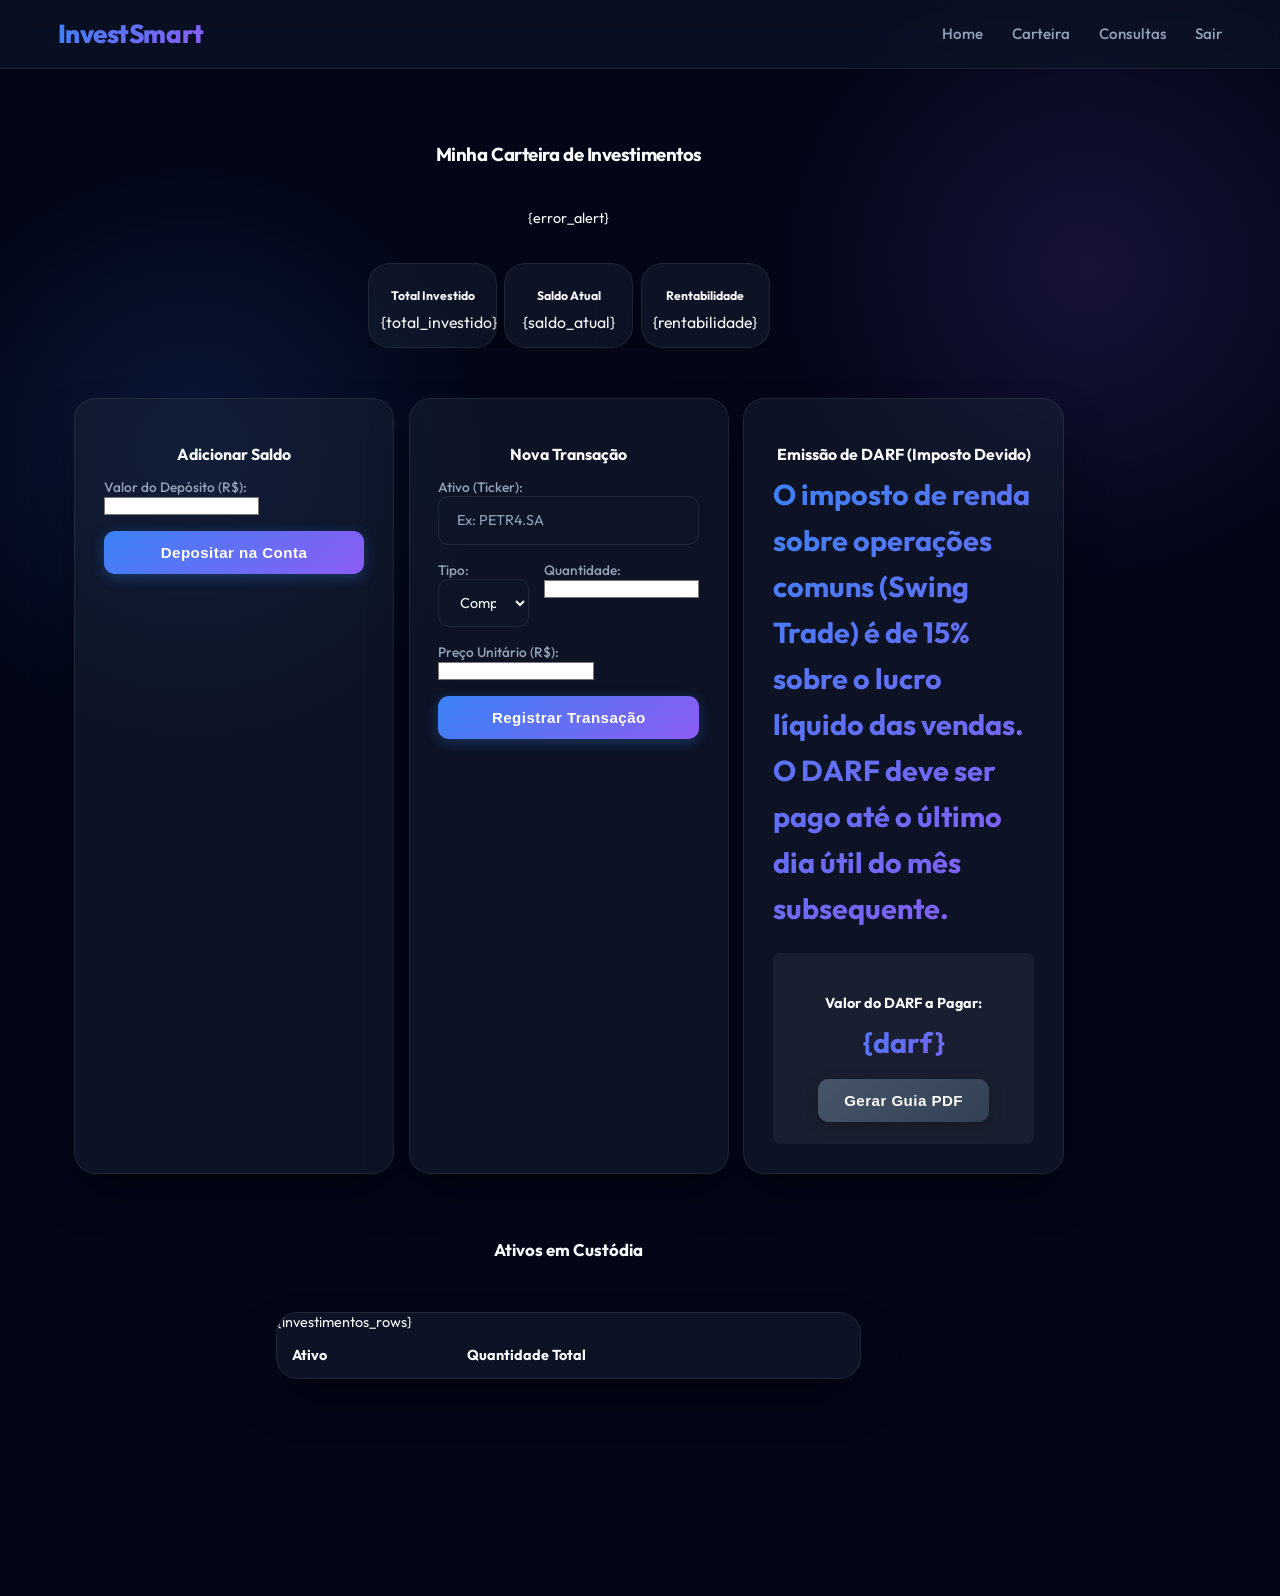
==== templates/carteira.html @ 0c03d6a1 "Optimize Carteira layout for mobile" ====
<!DOCTYPE html>
<html lang="pt-BR">
<head>
    <meta charset="UTF-8">
    <meta name="viewport" content="width=device-width, initial-scale=1.0">
    <title>Minha Carteira - InvestSmart</title>
    <link rel="stylesheet" href="/static/style.css">
    <style>
        /* Reduz o tamanho geral (zoom) e os espaços para caber tudo na tela */
        body { zoom: 0.9; }
        .container { max-width: 1200px; padding: 1rem; }
        .card { padding: 1.2rem; }
        .card h3 { margin-bottom: 0.5rem; font-size: 1.1rem; }
        .card p, .card label { font-size: 0.95rem; }
        .card-grid { margin-top: 1rem !important; gap: 1rem; }
        .summary-grid { display: flex; gap: 0.5rem; justify-content: space-between; overflow-x: auto; }
        .summary-grid .card { flex: 1; padding: 0.8rem; text-align: center; min-width: 100px; }
        .summary-grid h3 { font-size: 0.85rem; }
        .summary-grid p { font-size: 1.1rem !important; margin: 0; }
        h2 { margin-bottom: 0.5rem; font-size: 1.3rem; }
        form { gap: 0.5rem !important; }
    </style>
</head>
<body>
    <header>
        <h1>InvestSmart</h1>
        <nav>
            <a href="/home">Home</a>
            <a href="/carteira">Carteira</a>
            <a href="/consultas">Consultas</a>
            <a href="/logout">Sair</a>
        </nav>
    </header>

    <main class="container">
        <h2>Minha Carteira de Investimentos</h2>
        
        {error_alert}
        
        <div class="summary-grid">
            <div class="card">
                <h3>Total Investido</h3>
                <p style="color: var(--text-color);">{total_investido}</p>
            </div>
            <div class="card">
                <h3>Saldo Atual</h3>
                <p style="color: var(--primary-color);">{saldo_atual}</p>
            </div>
            <div class="card">
                <h3>Rentabilidade</h3>
                <p style="color: var(--success-color);">{rentabilidade}</p>
            </div>
        </div>

        <div class="card-grid" style="grid-template-columns: repeat(auto-fit, minmax(300px, 1fr)); margin-top: 2rem;">
            <div class="card">
                <h3>Adicionar Saldo</h3>
                <form action="/adicionar_saldo" method="post" style="display: flex; flex-direction: column; gap: 1rem; margin-top: 1rem;">
                    <label>Valor do Depósito (R$):
                        <input type="number" name="valor" min="0.01" step="0.01" required>
                    </label>
                    <button type="submit" class="btn">Depositar na Conta</button>
                </form>
            </div>

            <div class="card">
                <h3>Nova Transação</h3>
                <form action="/investir" method="post" style="display: flex; flex-direction: column; gap: 1rem; margin-top: 1rem;">
                    <label>Ativo (Ticker):
                        <input type="text" name="ativo" placeholder="Ex: PETR4.SA" required>
                    </label>
                    <div style="display: flex; gap: 1rem;">
                        <label style="flex: 1;">Tipo:
                            <select name="tipo" required>
                                <option value="compra">Compra</option>
                                <option value="venda">Venda</option>
                            </select>
                        </label>
                        <label style="flex: 1;">Quantidade:
                            <input type="number" name="quantidade" min="1" step="1" required>
                        </label>
                    </div>
                    <label>Preço Unitário (R$):
                        <input type="number" name="preco" min="0.01" step="0.01" required>
                    </label>
                    <button type="submit" class="btn">Registrar Transação</button>
                </form>
            </div>

            <div class="card">
                <h3>Emissão de DARF (Imposto Devido)</h3>
                <p>O imposto de renda sobre operações comuns (Swing Trade) é de 15% sobre o lucro líquido das vendas. O DARF deve ser pago até o último dia útil do mês subsequente.</p>
                <div style="margin-top: 1.5rem; padding: 1.5rem; border: 1px solid var(--border-color); border-radius: 8px; text-align: center; background: rgba(255, 255, 255, 0.05);">
                    <h4 style="margin-bottom: 0.5rem; color: var(--text-color);">Valor do DARF a Pagar:</h4>
                    <p style="font-size: 2rem; color: #ff4d4d; font-weight: bold; margin-bottom: 1rem;">{darf}</p>
                    <button class="btn secondary" onclick="alert('Funcionalidade de geração de PDF do DARF em desenvolvimento.')">Gerar Guia PDF</button>
                </div>
            </div>
        </div>

        <h3 style="margin-top: 2rem; color: var(--primary-color);">Ativos em Custódia</h3>
        <div class="card" style="padding: 0; overflow-x: auto;">
            <table style="width: 100%; border-collapse: collapse; text-align: left;">
                <thead>
                    <tr style="border-bottom: 1px solid var(--border-color);">
                        <th style="padding: 1rem;">Ativo</th>
                        <th style="padding: 1rem;">Quantidade Total</th>
                    </tr>
                </thead>
                <tbody>
                    {investimentos_rows}
                </tbody>
            </table>
        </div>
    </main>
</body>
</html>
---- static/style.css ----
@import url('https://fonts.googleapis.com/css2?family=Outfit:wght@300;400;500;600;700&display=swap');

:root {
    --bg-base: #020617;
    --bg-gradient: radial-gradient(circle at 15% 50%, rgba(59, 130, 246, 0.15), transparent 25%),
                   radial-gradient(circle at 85% 30%, rgba(139, 92, 246, 0.15), transparent 25%);
    --card-bg: rgba(30, 41, 59, 0.4);
    --card-border: rgba(255, 255, 255, 0.08);
    --primary-solid: #3b82f6;
    --primary-gradient: linear-gradient(135deg, #3b82f6 0%, #8b5cf6 100%);
    --primary-hover: linear-gradient(135deg, #60a5fa 0%, #a78bfa 100%);
    --secondary-gradient: linear-gradient(135deg, #475569 0%, #334155 100%);
    --secondary-hover: linear-gradient(135deg, #64748b 0%, #475569 100%);
    --text-main: #f8fafc;
    --text-muted: #94a3b8;
    --accent: #10b981;
    --shadow-glow: 0 0 20px rgba(59, 130, 246, 0.3);
}

body {
    margin: 0;
    font-family: 'Outfit', sans-serif;
    background-color: var(--bg-base);
    background-image: var(--bg-gradient);
    background-attachment: fixed;
    color: var(--text-main);
    display: flex;
    flex-direction: column;
    min-height: 100vh;
    overflow-x: hidden;
}

/* Animations */
@keyframes fadeIn {
    from { opacity: 0; transform: translateY(10px); }
    to { opacity: 1; transform: translateY(0); }
}

@keyframes pulseGlow {
    0% { box-shadow: 0 0 15px rgba(59, 130, 246, 0.2); }
    50% { box-shadow: 0 0 25px rgba(139, 92, 246, 0.4); }
    100% { box-shadow: 0 0 15px rgba(59, 130, 246, 0.2); }
}

/* Navbar */
header {
    background: rgba(15, 23, 42, 0.6);
    backdrop-filter: blur(16px);
    -webkit-backdrop-filter: blur(16px);
    border-bottom: 1px solid var(--card-border);
    height: 75px;
    display: flex;
    align-items: center;
    justify-content: space-between;
    padding: 0 4rem;
    position: sticky;
    top: 0;
    z-index: 1000;
}

header h1 {
    margin: 0;
    font-size: 1.8rem;
    font-weight: 800;
    background: var(--primary-gradient);
    -webkit-background-clip: text;
    -webkit-text-fill-color: transparent;
    letter-spacing: -0.5px;
}

header nav {
    display: flex;
    gap: 2rem;
}

header nav a {
    text-decoration: none;
    color: var(--text-muted);
    font-weight: 500;
    font-size: 1.05rem;
    transition: all 0.3s ease;
    position: relative;
}

header nav a:hover {
    color: var(--text-main);
}

header nav a::after {
    content: '';
    position: absolute;
    bottom: -4px;
    left: 0;
    width: 0;
    height: 2px;
    background: var(--primary-gradient);
    transition: width 0.3s ease;
}

header nav a:hover::after {
    width: 100%;
}

main.container {
    flex: 1;
    padding: 4rem 2rem;
    display: flex;
    flex-direction: column;
    align-items: center;
    gap: 2.5rem;
    animation: fadeIn 0.8s ease-out forwards;
}

/* Glassmorphism Cards */
.card {
    background: var(--card-bg);
    backdrop-filter: blur(20px);
    -webkit-backdrop-filter: blur(20px);
    border: 1px solid var(--card-border);
    border-radius: 24px;
    padding: 3rem;
    width: 100%;
    max-width: 650px;
    box-sizing: border-box;
    box-shadow: 0 25px 50px -12px rgba(0, 0, 0, 0.5);
    transition: transform 0.4s cubic-bezier(0.175, 0.885, 0.32, 1.275), box-shadow 0.4s ease, border-color 0.4s ease;
}

.card:hover {
    transform: translateY(-8px);
    box-shadow: 0 30px 60px -12px rgba(0, 0, 0, 0.6), var(--shadow-glow);
    border-color: rgba(255, 255, 255, 0.2);
}

.card-grid {
    display: grid;
    grid-template-columns: repeat(auto-fit, minmax(280px, 1fr));
    gap: 2rem;
    width: 100%;
    max-width: 1100px;
}

.card-grid .card {
    padding: 2rem;
    max-width: none;
}

.card-grid .card h2 {
    font-size: 1.4rem;
    margin-bottom: 0.5rem;
    text-align: left;
}

.card-grid .card p {
    font-size: 2rem;
    font-weight: 700;
    background: var(--primary-gradient);
    -webkit-background-clip: text;
    -webkit-text-fill-color: transparent;
    margin: 0;
}

.logo {
    height: 80px;
    width: auto;
    margin-bottom: 2rem;
    border-radius: 16px;
    display: block;
    margin-left: auto;
    margin-right: auto;
    filter: drop-shadow(0 0 10px rgba(59, 130, 246, 0.4));
}

/* Typography & Forms */
h1, h2, h3 {
    text-align: center;
    color: var(--text-main);
    font-weight: 700;
}

h2 {
    font-size: 2rem;
    margin-bottom: 1.5rem;
    letter-spacing: -0.5px;
}

p {
    line-height: 1.6;
}

label {
    display: block;
    margin-bottom: 0.6rem;
    font-weight: 500;
    color: var(--text-muted);
    text-align: left;
}

input[type="text"], input[type="email"], input[type="password"], select {
    width: 100%;
    padding: 1rem 1.2rem;
    border: 1px solid var(--card-border);
    border-radius: 12px;
    box-sizing: border-box;
    font-family: inherit;
    font-size: 1rem;
    background: rgba(15, 23, 42, 0.5);
    color: var(--text-main);
    transition: all 0.3s ease;
}

input::placeholder {
    color: var(--text-muted);
}

input:focus, select:focus {
    outline: none;
    border-color: var(--primary-solid);
    box-shadow: 0 0 0 4px rgba(59, 130, 246, 0.25);
    background: rgba(15, 23, 42, 0.8);
}

/* Buttons */
.btn, button, input[type="submit"] {
    background: var(--primary-gradient);
    color: white;
    border: none;
    padding: 0.9rem 1.8rem;
    border-radius: 12px;
    font-weight: 600;
    cursor: pointer;
    transition: all 0.3s cubic-bezier(0.4, 0, 0.2, 1);
    font-size: 1.05rem;
    text-decoration: none;
    display: inline-block;
    text-align: center;
    box-shadow: 0 4px 15px rgba(59, 130, 246, 0.3);
    letter-spacing: 0.5px;
}

.btn:hover, button:hover, input[type="submit"]:hover {
    transform: translateY(-3px);
    box-shadow: 0 10px 25px rgba(59, 130, 246, 0.5);
    background: var(--primary-hover);
}

.btn:active, button:active, input[type="submit"]:active {
    transform: scale(0.96);
}

.btn.secondary {
    background: var(--secondary-gradient);
    box-shadow: 0 4px 15px rgba(0, 0, 0, 0.2);
}

.btn.secondary:hover {
    background: var(--secondary-hover);
    box-shadow: 0 10px 25px rgba(0, 0, 0, 0.4);
}

/* Dashboard specific */
.export-buttons {
    margin-top: 2.5rem;
    display: flex;
    gap: 1.2rem;
    justify-content: center;
    flex-wrap: wrap;
}

.checkbox-group {
    display: flex;
    flex-wrap: wrap;
    gap: 1rem;
    justify-content: center;
    margin: 2rem 0;
}

.checkbox-group label {
    display: flex;
    align-items: center;
    gap: 0.8rem;
    background: rgba(30, 41, 59, 0.6);
    padding: 0.6rem 1.2rem;
    border-radius: 30px;
    border: 1px solid var(--card-border);
    cursor: pointer;
    transition: all 0.3s ease;
    color: var(--text-main);
    margin-bottom: 0;
}

.checkbox-group label:hover {
    background: rgba(59, 130, 246, 0.2);
    border-color: rgba(59, 130, 246, 0.5);
    transform: translateY(-2px);
}

.checkbox-group input[type="checkbox"] {
    accent-color: var(--primary-solid);
    width: 1.2rem;
    height: 1.2rem;
    cursor: pointer;
}

footer {
    background: rgba(15, 23, 42, 0.6);
    backdrop-filter: blur(16px);
    -webkit-backdrop-filter: blur(16px);
    padding: 2rem;
    text-align: center;
    border-top: 1px solid var(--card-border);
    color: var(--text-muted);
    font-size: 0.95rem;
    margin-top: auto;
}

.noticias {
    font-weight: 600;
    color: var(--text-main);
    letter-spacing: 0.5px;
}

/* Responsive */
@media (max-width: 768px) {
    header {
        padding: 0 2rem;
    }
    
    main.container {
        padding: 2rem 1.5rem;
    }
    
    .card {
        padding: 2rem;
        border-radius: 20px;
    }
    
    header h1 {
        font-size: 1.5rem;
    }
}
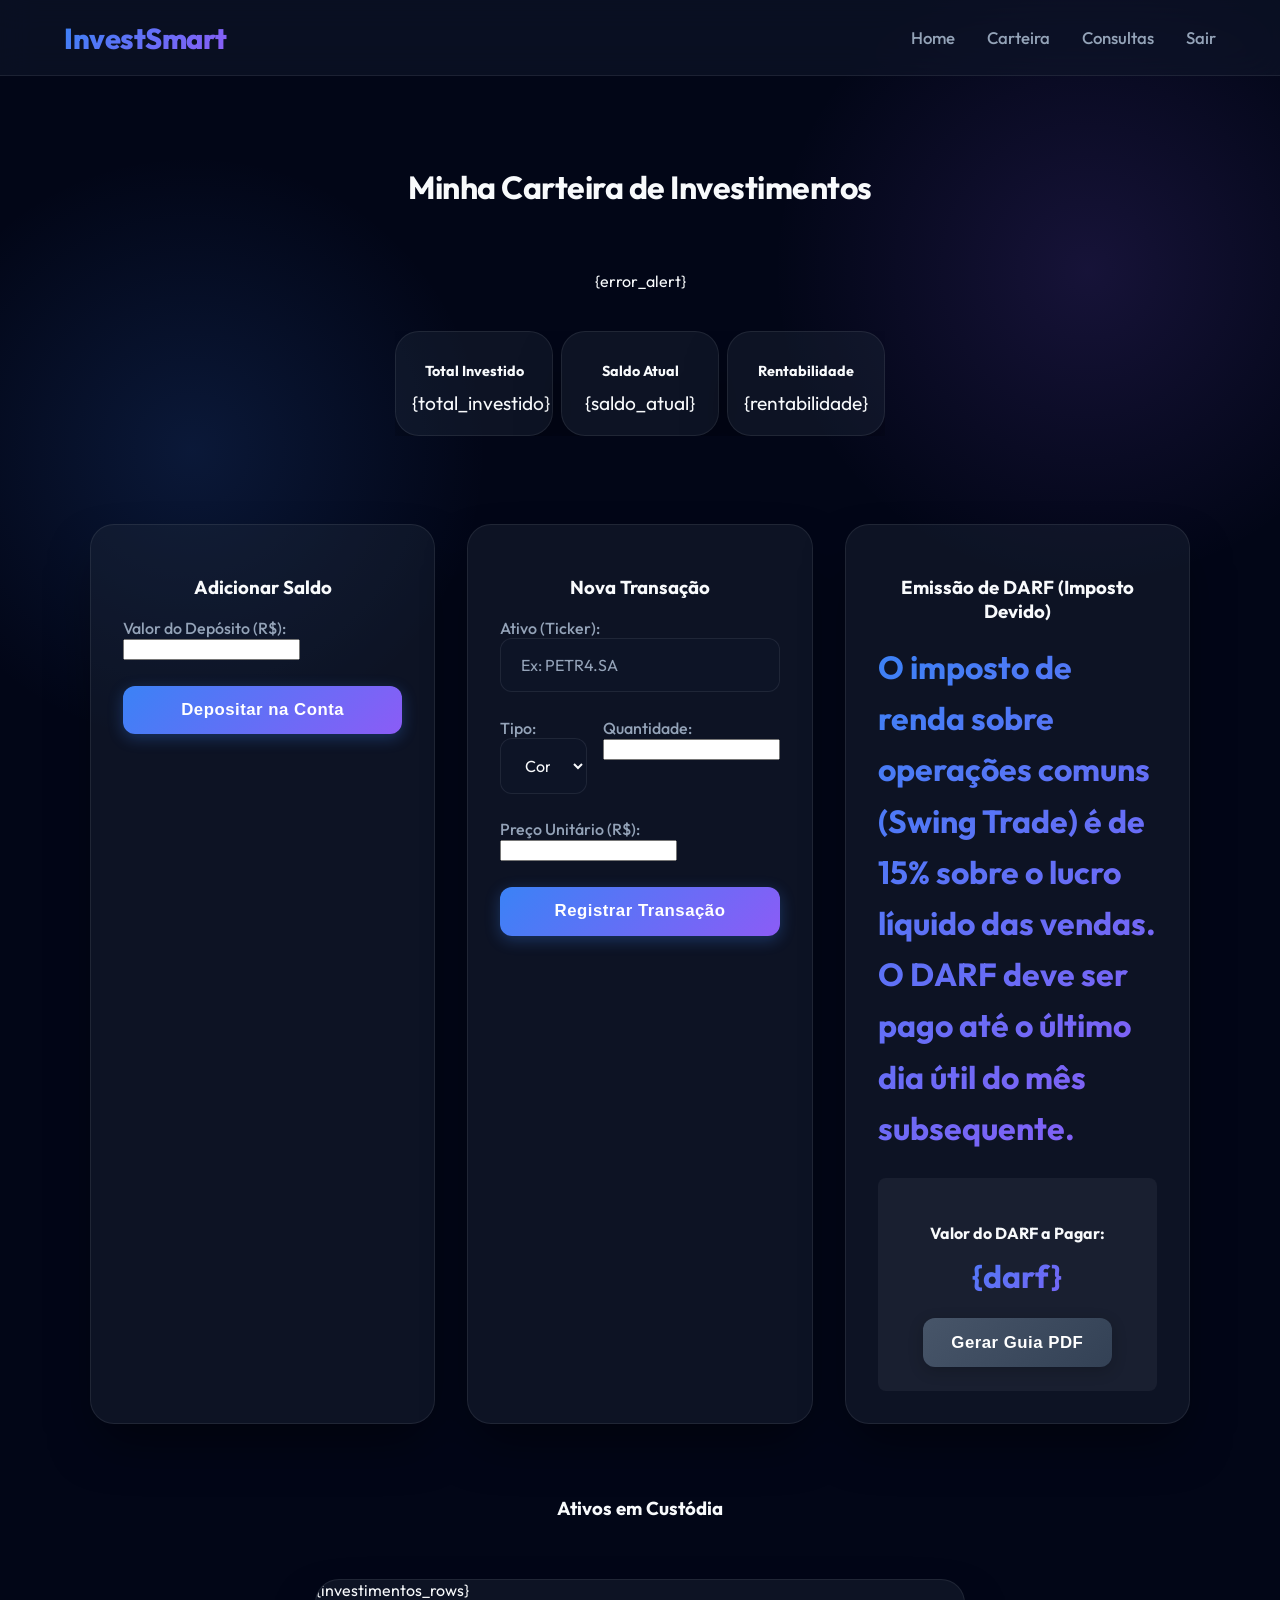
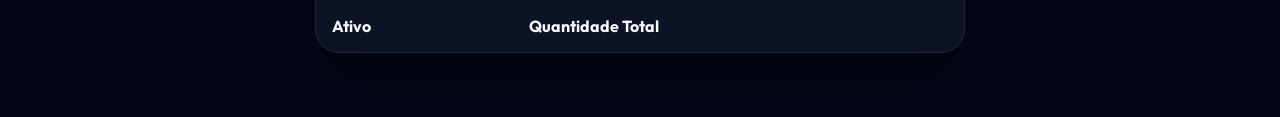
==== commit 3315804e: "Fix 500 error on carteira and adjust logos" ====
--- a/templates/carteira.html
+++ b/templates/carteira.html
@@ -5,21 +5,6 @@
     <meta name="viewport" content="width=device-width, initial-scale=1.0">
     <title>Minha Carteira - InvestSmart</title>
     <link rel="stylesheet" href="/static/style.css">
-    <style>
-        /* Reduz o tamanho geral (zoom) e os espaços para caber tudo na tela */
-        body { zoom: 0.9; }
-        .container { max-width: 1200px; padding: 1rem; }
-        .card { padding: 1.2rem; }
-        .card h3 { margin-bottom: 0.5rem; font-size: 1.1rem; }
-        .card p, .card label { font-size: 0.95rem; }
-        .card-grid { margin-top: 1rem !important; gap: 1rem; }
-        .summary-grid { display: flex; gap: 0.5rem; justify-content: space-between; overflow-x: auto; }
-        .summary-grid .card { flex: 1; padding: 0.8rem; text-align: center; min-width: 100px; }
-        .summary-grid h3 { font-size: 0.85rem; }
-        .summary-grid p { font-size: 1.1rem !important; margin: 0; }
-        h2 { margin-bottom: 0.5rem; font-size: 1.3rem; }
-        form { gap: 0.5rem !important; }
-    </style>
 </head>
 <body>
     <header>
--- a/static/style.css
+++ b/static/style.css
@@ -323,19 +323,47 @@
 /* Responsive */
 @media (max-width: 768px) {
     header {
-        padding: 0 2rem;
+        padding: 0 1rem;
     }
     
     main.container {
-        padding: 2rem 1.5rem;
+        padding: 1rem;
     }
     
     .card {
-        padding: 2rem;
-        border-radius: 20px;
+        padding: 1.2rem;
+        border-radius: 16px;
     }
     
     header h1 {
-        font-size: 1.5rem;
-    }
-}
+        font-size: 1.3rem;
+    }
+    
+    .summary-grid {
+        flex-direction: row;
+        flex-wrap: wrap;
+    }
+    
+    .summary-grid .card {
+        min-width: 45%;
+        padding: 0.8rem;
+    }
+}
+
+/* Carteira specific styles */
+.summary-grid { display: flex; gap: 0.5rem; justify-content: space-between; overflow-x: auto; margin-bottom: 1rem;}
+.summary-grid .card { flex: 1; padding: 1rem; text-align: center; min-width: 100px; margin-bottom: 0;}
+.summary-grid h3 { font-size: 0.9rem; margin-bottom: 0.5rem;}
+.summary-grid p { font-size: 1.2rem !important; margin: 0; }
+
+.logo-header {
+    height: 40px;
+    width: auto;
+    margin-right: 15px;
+    vertical-align: middle;
+    filter: drop-shadow(0 0 10px rgba(59, 130, 246, 0.4));
+    border-radius: 8px;
+}
+.logo-large {
+    height: 140px !important;
+}
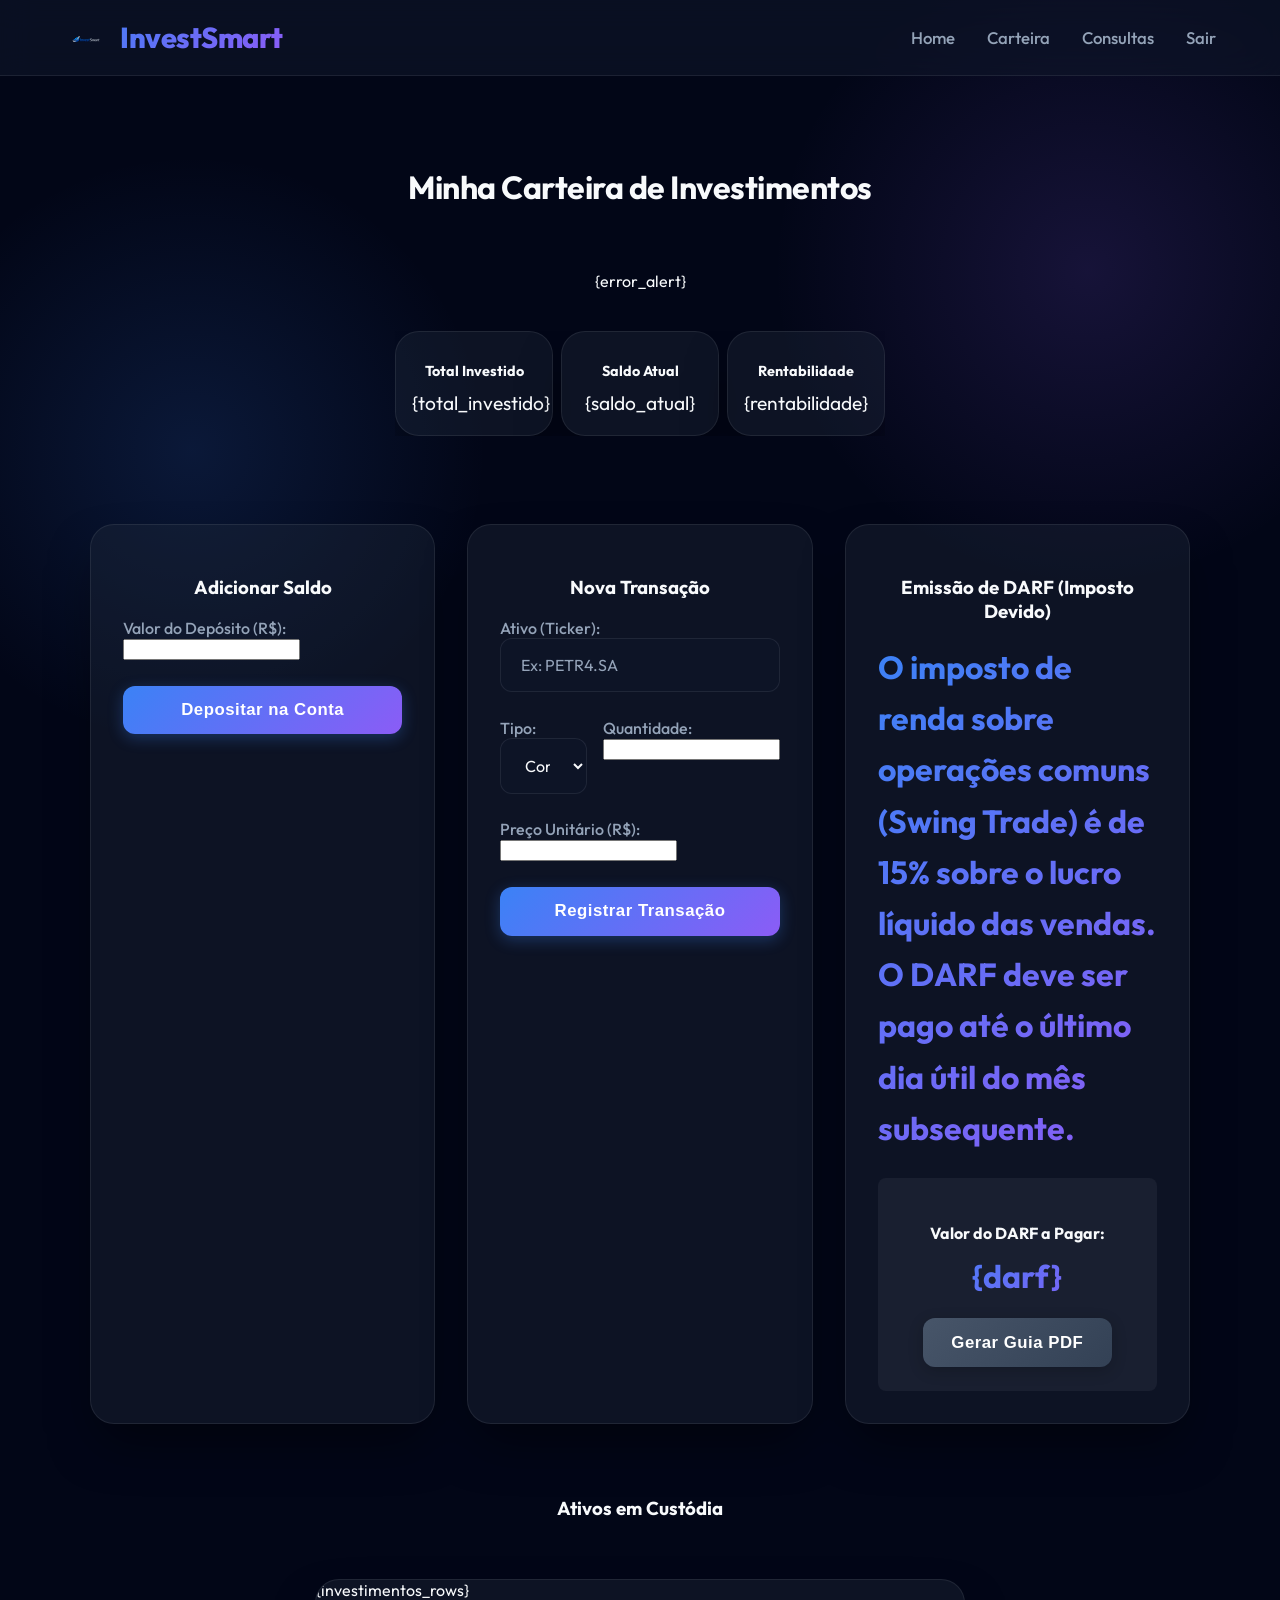
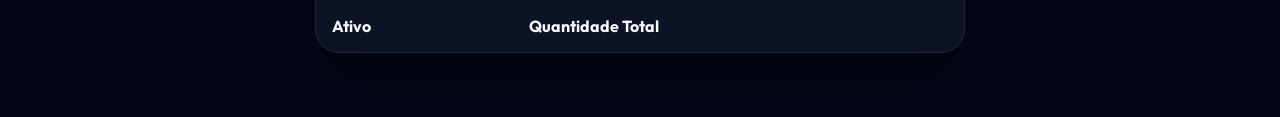
==== commit 9e00951b: "Add small logo inline to all headers" ====
--- a/templates/carteira.html
+++ b/templates/carteira.html
@@ -4,11 +4,11 @@
     <meta charset="UTF-8">
     <meta name="viewport" content="width=device-width, initial-scale=1.0">
     <title>Minha Carteira - InvestSmart</title>
-    <link rel="stylesheet" href="/static/style.css">
+    <link rel="stylesheet" href="/static/style.css?v=3">
 </head>
 <body>
     <header>
-        <h1>InvestSmart</h1>
+        <h1><img src="/static/logo.png" alt="Logo" style="height: 32px; margin-right: 8px; vertical-align: middle; border-radius: 4px;">InvestSmart</h1>
         <nav>
             <a href="/home">Home</a>
             <a href="/carteira">Carteira</a>
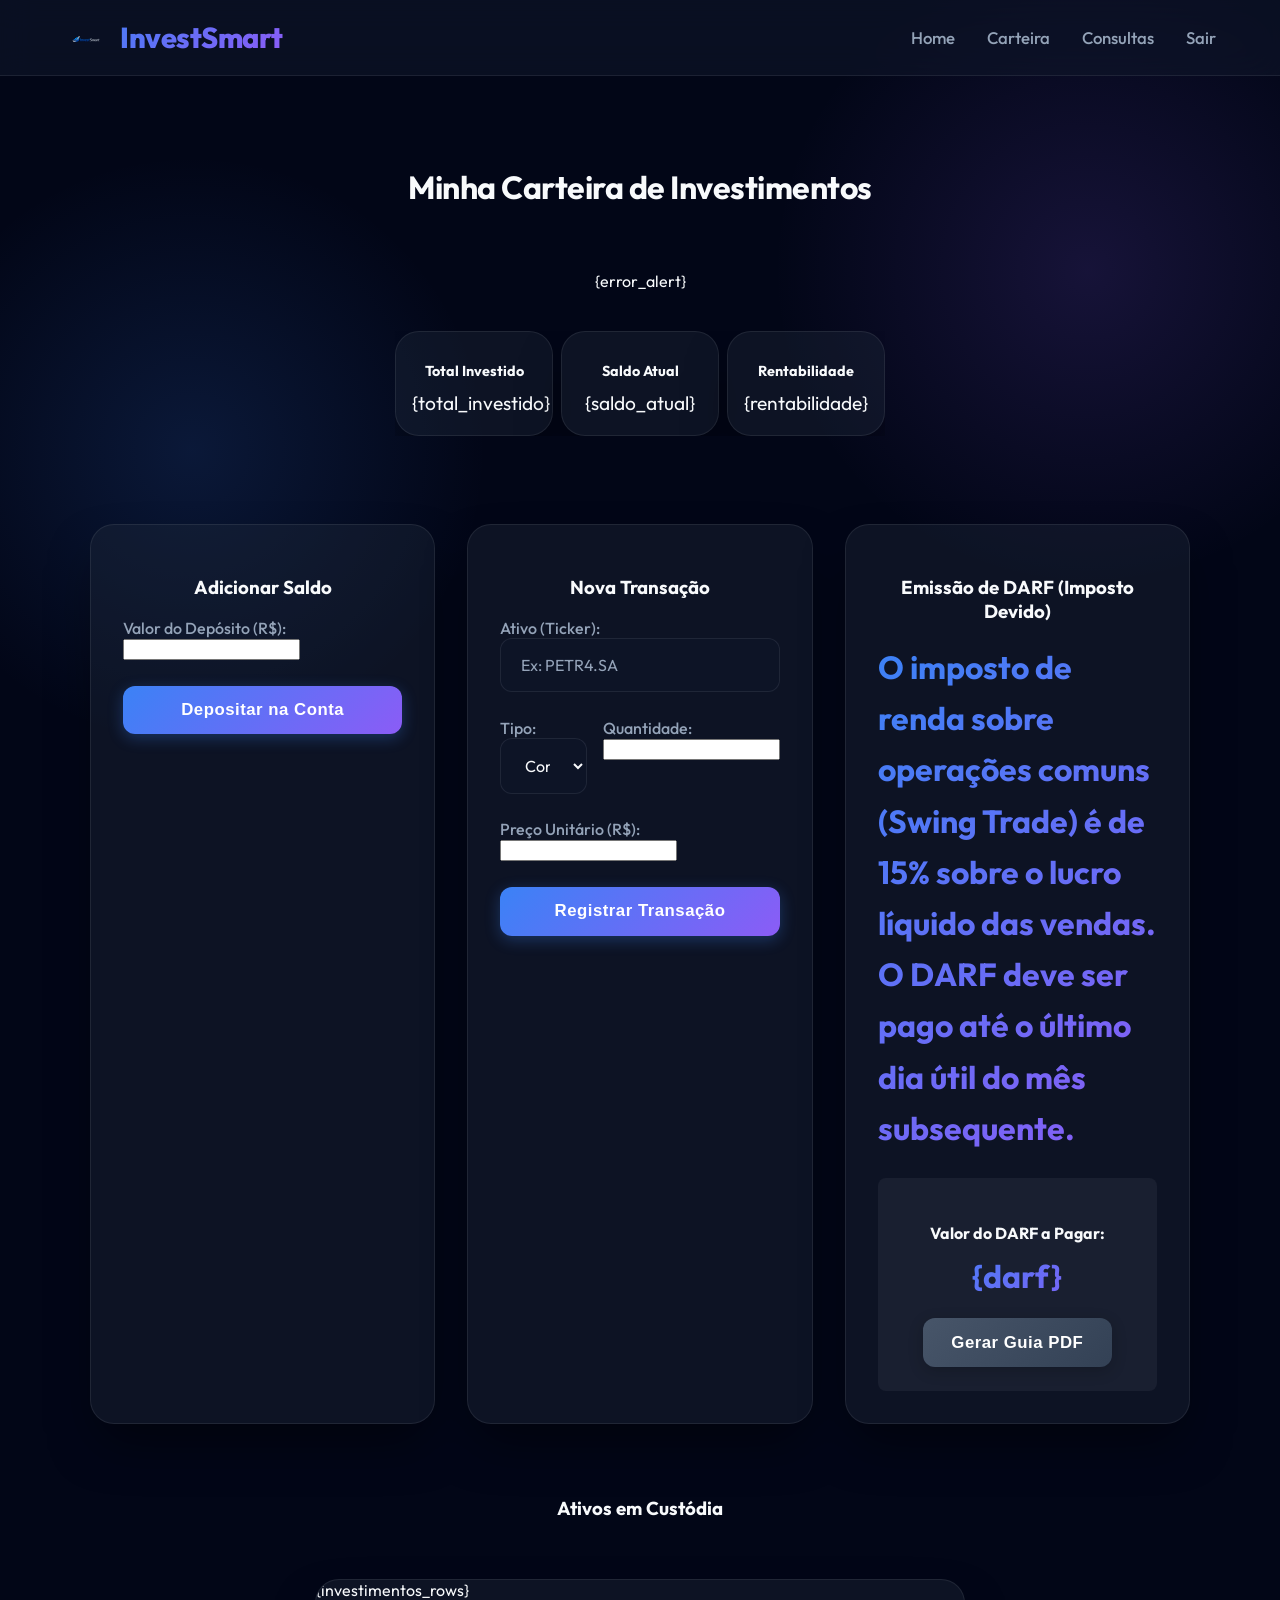
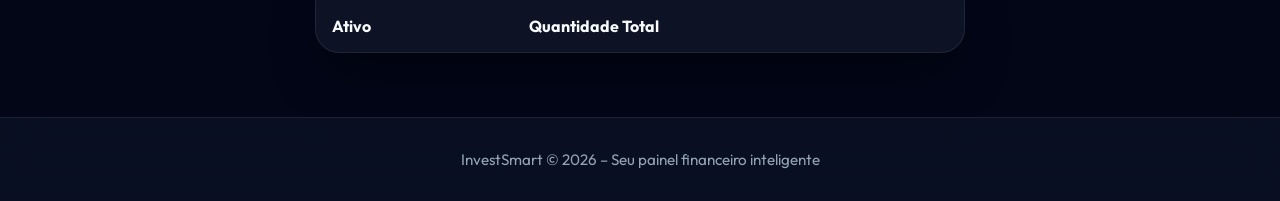
==== commit 0c44e1d3: "Standardize layout across all pages with proper header and footer" ====
--- a/templates/carteira.html
+++ b/templates/carteira.html
@@ -98,5 +98,7 @@
             </table>
         </div>
     </main>
+
+    <footer>InvestSmart © 2026 – Seu painel financeiro inteligente</footer>
 </body>
 </html>
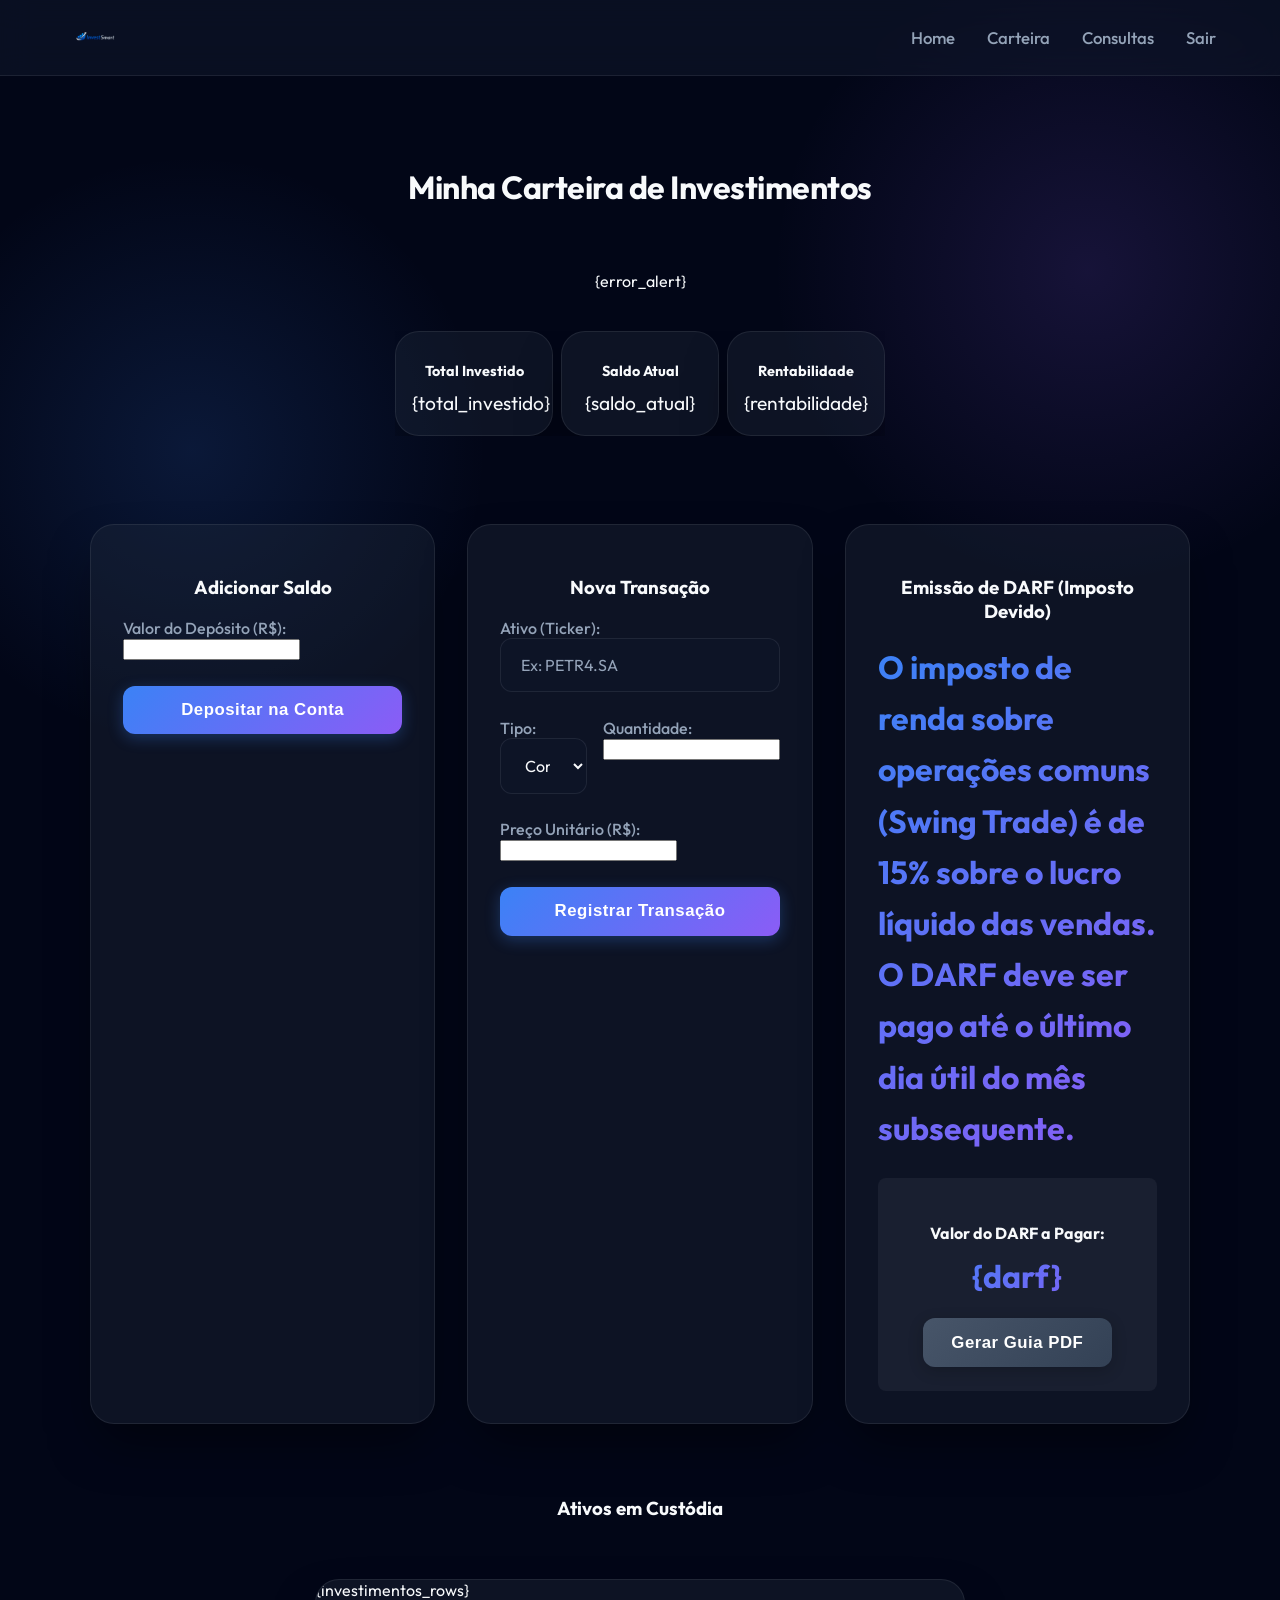
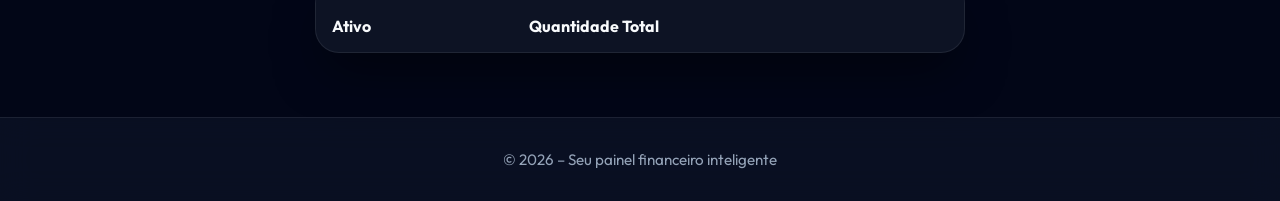
==== commit 10d492e7: "Replace header text with large logo and simplify footer" ====
--- a/templates/carteira.html
+++ b/templates/carteira.html
@@ -8,7 +8,7 @@
 </head>
 <body>
     <header>
-        <h1><img src="/static/logo.png" alt="Logo" style="height: 32px; margin-right: 8px; vertical-align: middle; border-radius: 4px;">InvestSmart</h1>
+        <h1><img src="/static/logo.png" alt="Logo" style="height: 45px; vertical-align: middle; border-radius: 4px;"></h1>
         <nav>
             <a href="/home">Home</a>
             <a href="/carteira">Carteira</a>
@@ -99,6 +99,6 @@
         </div>
     </main>
 
-    <footer>InvestSmart © 2026 – Seu painel financeiro inteligente</footer>
+    <footer>© 2026 – Seu painel financeiro inteligente</footer>
 </body>
 </html>
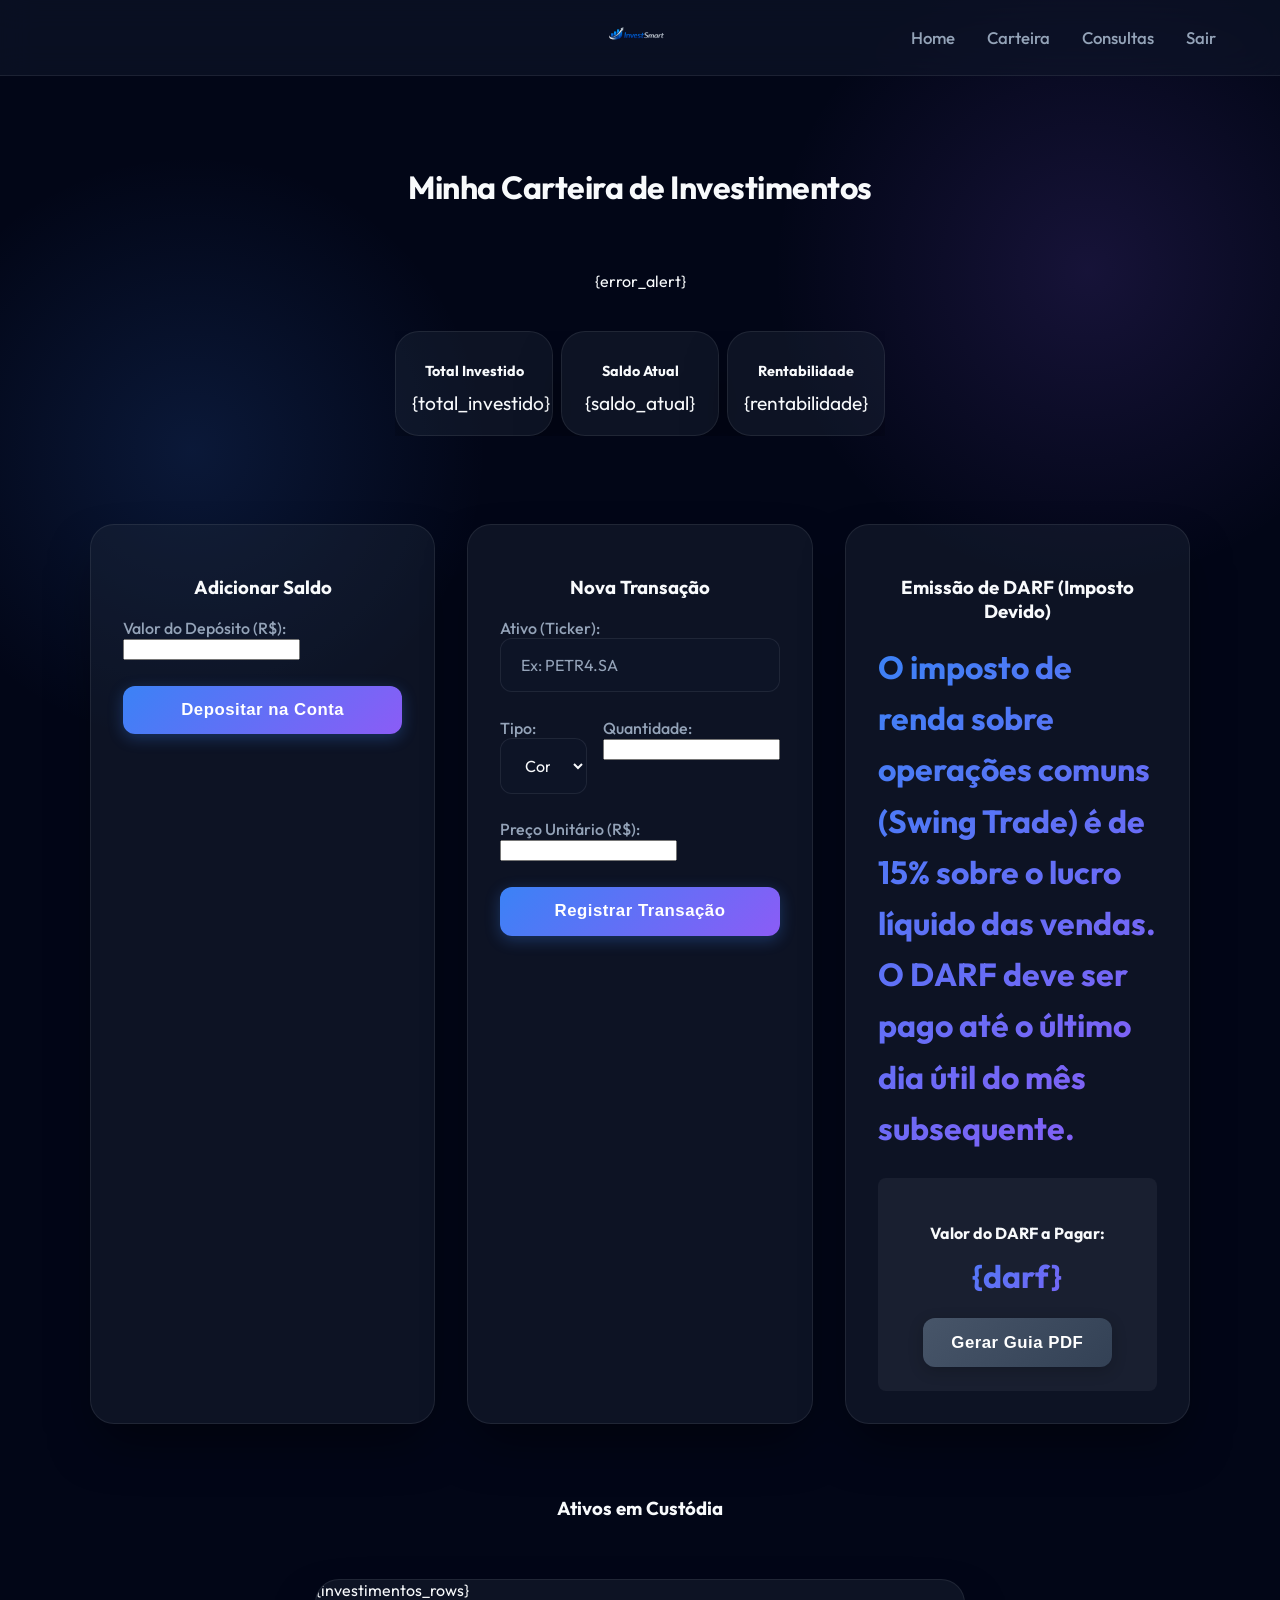
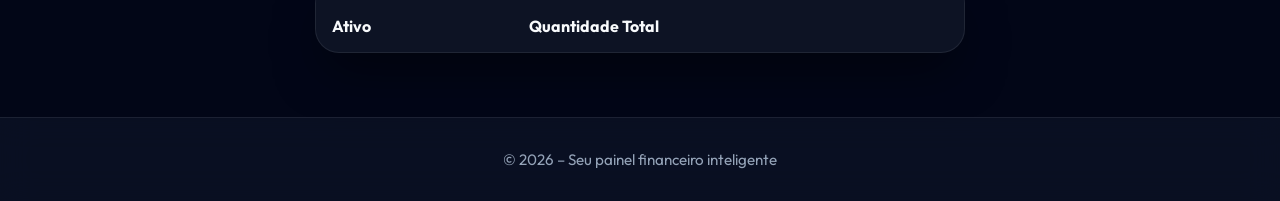
==== commit ed17348c: "Center logo in header and make it bigger" ====
--- a/templates/carteira.html
+++ b/templates/carteira.html
@@ -7,8 +7,10 @@
     <link rel="stylesheet" href="/static/style.css?v=3">
 </head>
 <body>
-    <header>
-        <h1><img src="/static/logo.png" alt="Logo" style="height: 45px; vertical-align: middle; border-radius: 4px;"></h1>
+    <header style="position: relative; justify-content: flex-end;">
+        <div style="position: absolute; left: 50%; transform: translateX(-50%);">
+            <img src="/static/logo.png" alt="Logo" style="height: 65px; border-radius: 6px;">
+        </div>
         <nav>
             <a href="/home">Home</a>
             <a href="/carteira">Carteira</a>
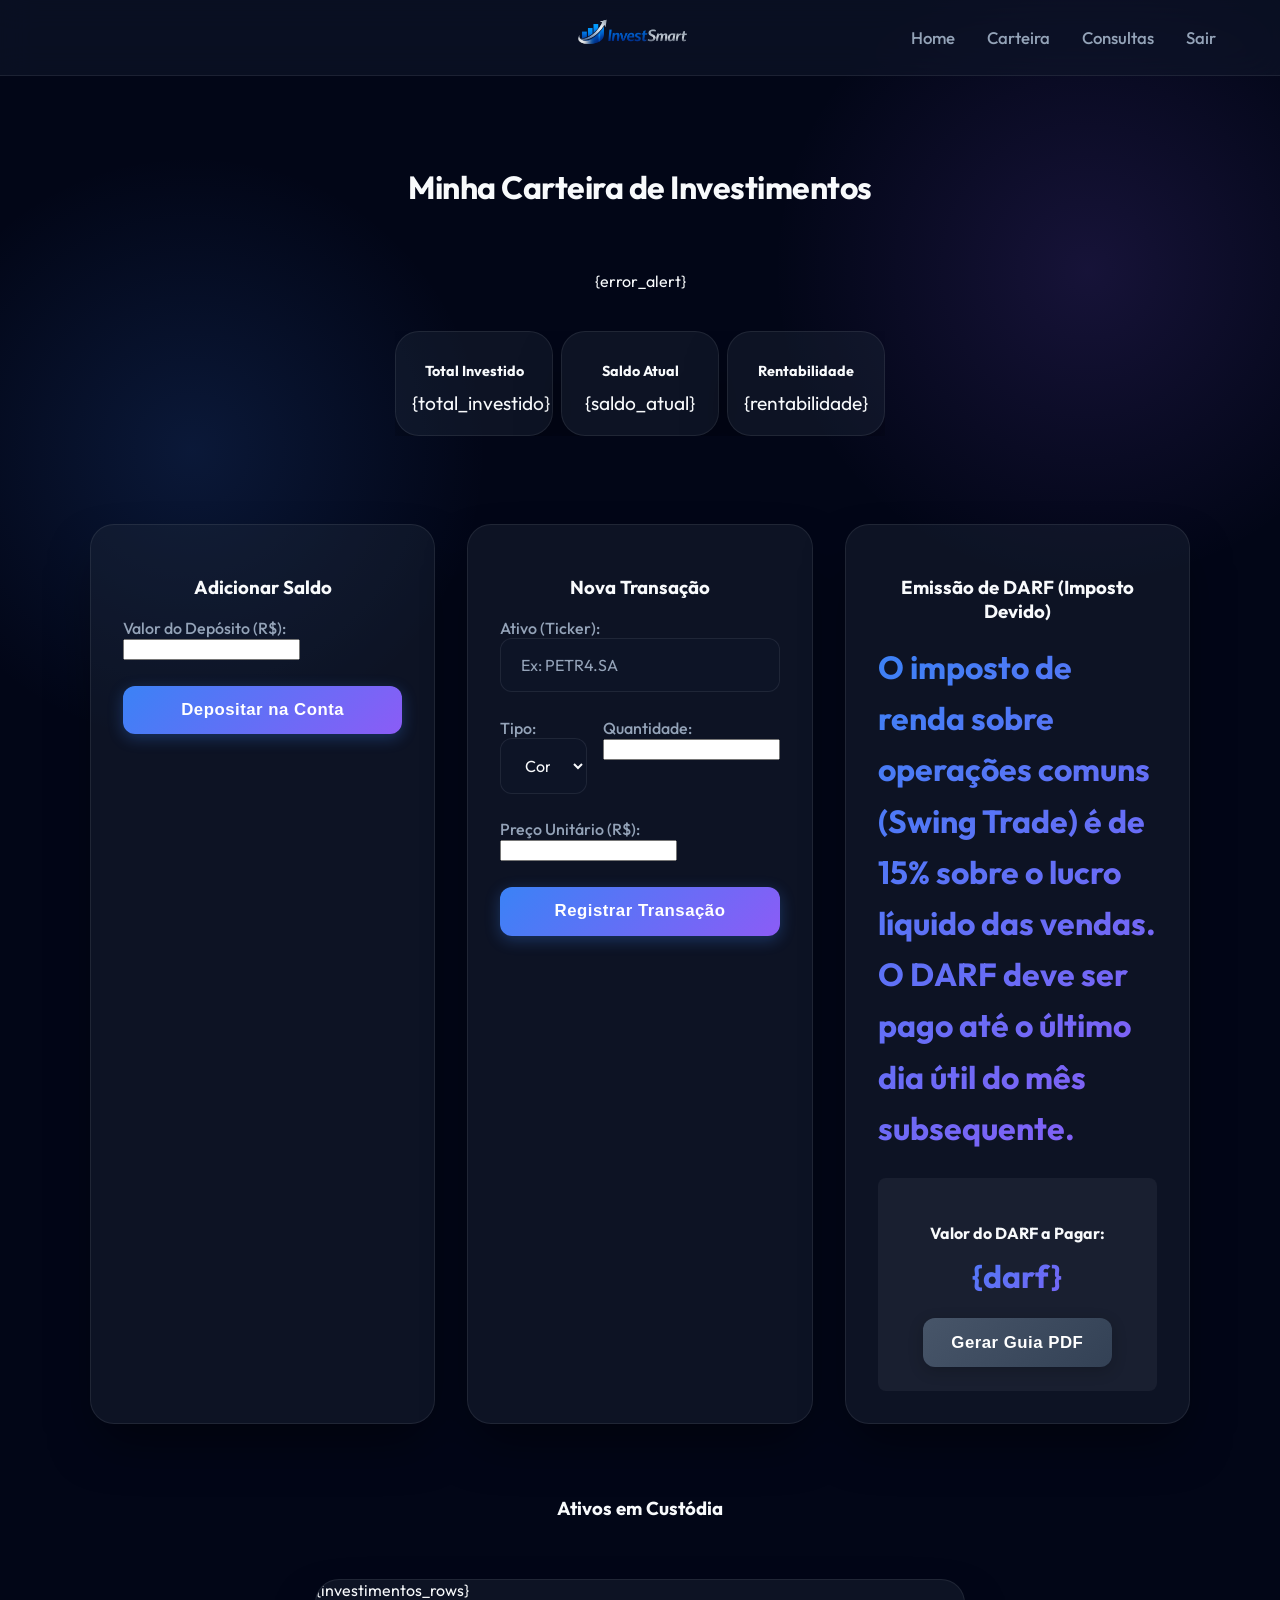
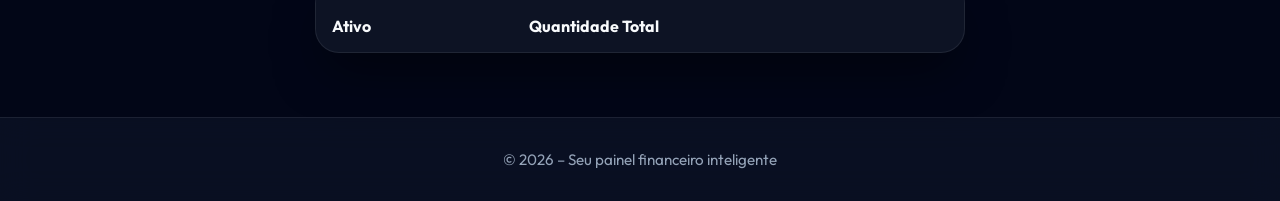
==== commit c032dc5a: "Increase logo size to 130px in headers" ====
--- a/templates/carteira.html
+++ b/templates/carteira.html
@@ -7,9 +7,9 @@
     <link rel="stylesheet" href="/static/style.css?v=3">
 </head>
 <body>
-    <header style="position: relative; justify-content: flex-end;">
-        <div style="position: absolute; left: 50%; transform: translateX(-50%);">
-            <img src="/static/logo.png" alt="Logo" style="height: 65px; border-radius: 6px;">
+    <header style="position: relative; justify-content: flex-end; align-items: center;">
+        <div style="position: absolute; left: 50%; top: 50%; transform: translate(-50%, -50%);">
+            <img src="/static/logo.png" alt="Logo" style="height: 130px; border-radius: 6px;">
         </div>
         <nav>
             <a href="/home">Home</a>
